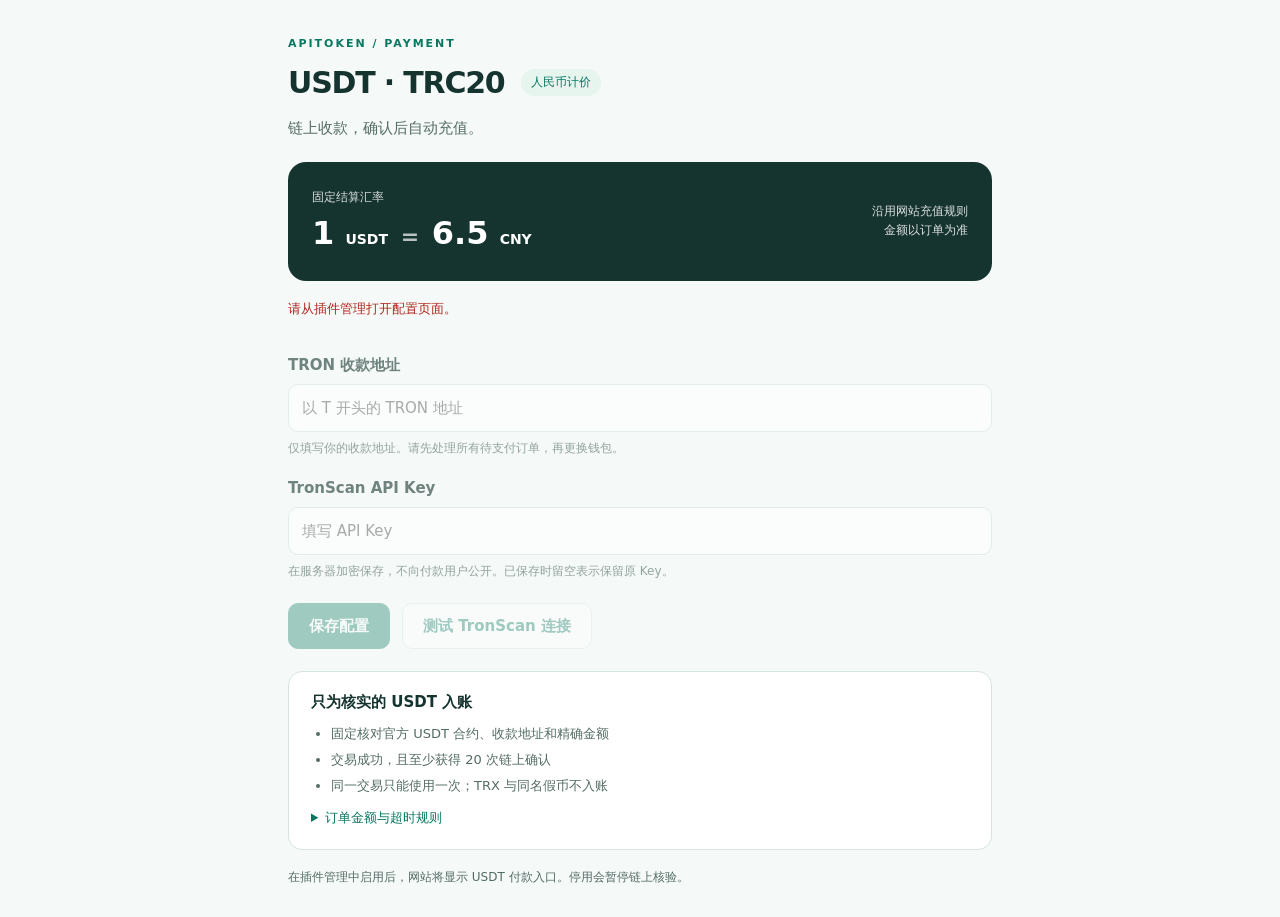
==== extensions/usdt-trc20/ui/index.html @ e930fb54 "feat(apitoken): preserve public design, group recovery and native payment plugins" ====
<!doctype html>
<html lang="zh-CN"><head><meta charset="utf-8"><meta name="viewport" content="width=device-width,initial-scale=1"><title>USDT · TRC20 支付配置</title><link rel="stylesheet" href="style.css"></head>
<body><main>
 <header><span class="eyebrow">APITOKEN / PAYMENT</span><div class="heading"><h1>USDT · TRC20</h1><span class="badge">人民币计价</span></div><p>链上收款，确认后自动充值。</p></header>
 <section class="rate" aria-label="结算汇率"><div><span>固定结算汇率</span><strong>1 <small>USDT</small><i> = </i>6.5 <small>CNY</small></strong></div><span class="rate-note">沿用网站充值规则<br>金额以订单为准</span></section>
 <p id="message" role="status" tabindex="-1">正在读取配置…</p>
 <form id="form"><fieldset id="fields" disabled>
  <label for="wallet">TRON 收款地址</label><input id="wallet" autocomplete="off" spellcheck="false" placeholder="以 T 开头的 TRON 地址" aria-describedby="wallet-help" required><p class="help" id="wallet-help">仅填写你的收款地址。请先处理所有待支付订单，再更换钱包。</p>
  <label for="api-key">TronScan API Key <span id="key-state"></span></label><input id="api-key" type="password" autocomplete="off" spellcheck="false" placeholder="填写 API Key" aria-describedby="key-help"><p class="help" id="key-help">在服务器加密保存，不向付款用户公开。已保存时留空表示保留原 Key。</p>
  <div class="actions"><button id="save" type="button">保存配置</button><button id="test" class="secondary" type="button">测试 TronScan 连接</button></div>
 </fieldset></form>
 <section class="checks" aria-label="到账规则"><h2>只为核实的 USDT 入账</h2><ul><li>固定核对官方 USDT 合约、收款地址和精确金额</li><li>交易成功，且至少获得 20 次链上确认</li><li>同一交易只能使用一次；TRX 与同名假币不入账</li></ul><details><summary>订单金额与超时规则</summary><p>宿主 .7 起：人民币应付金额 ÷ 6.5，向上保留 2 位小数，再随机加 0.00–0.09 USDT；有效期内金额冲突时逐次增加 0.01 USDT。尾数不增加余额；取消或支付后仍保留金额至原到期时间。旧订单保持原精确金额。兼容宿主 .6 时仍使用原六位小数规则。</p><p>仅接受订单有效期内发生的转账。确认延迟可在到期后 3 小时内补核验；已取消、超时转账或金额不符需要人工核对。插件不持有私钥，不发起转账或自动退款。</p></details></section>
 <footer>在插件管理中启用后，网站将显示 USDT 付款入口。停用会暂停链上核验。</footer>
</main><script src="config.js"></script></body></html>
---- extensions/usdt-trc20/ui/style.css ----
:root{color-scheme:light;--bg:#f5f9f8;--card:#fff;--ink:#16342f;--muted:#536c65;--line:#d6e5df;--accent:#087861;--tint:#e6f5ee;--error:#b3261e}*{box-sizing:border-box}body{margin:0;background:var(--bg);color:var(--ink);font:15px/1.6 system-ui,-apple-system,"PingFang SC",sans-serif}main{max-width:760px;margin:auto;padding:30px 28px}header p{margin:4px 0 22px;color:var(--muted)}.eyebrow{color:var(--accent);font-size:11px;letter-spacing:.18em;font-weight:700}.heading{display:flex;gap:16px;align-items:center;flex-wrap:wrap}h1{font-size:30px;letter-spacing:-.04em;line-height:1.25;margin:10px 0}.badge{font-size:12px;background:var(--tint);color:var(--accent);padding:4px 10px;border-radius:30px}.rate{display:flex;justify-content:space-between;gap:16px;align-items:center;background:var(--ink);color:white;padding:22px 24px;border-radius:18px}.rate span{font-size:12px;opacity:.85}.rate strong{display:block;font-size:32px;font-weight:600;font-variant-numeric:tabular-nums;line-height:1.6}.rate small{font-size:14px}.rate i{font-style:normal;font-size:22px;opacity:.7;margin:0 5px}.rate-note{text-align:right}#message{min-height:24px;margin:18px 0 12px;color:var(--accent);font-size:13px}#message.error{color:var(--error)}fieldset{border:0;padding:0;margin:0}label{display:block;font-weight:600;margin:18px 0 7px}input{display:block;width:100%;height:48px;border:1px solid var(--line);border-radius:10px;background:var(--card);color:var(--ink);padding:0 13px;font:inherit;min-width:0}.help{color:var(--muted);font-size:12px;margin:7px 0}#key-state{font-size:12px;color:var(--accent);font-weight:400;margin-left:8px}button{min-height:46px;padding:10px 20px;border:1px solid var(--accent);border-radius:10px;background:var(--accent);color:white;font:inherit;font-weight:600;cursor:pointer;transition:opacity .15s}.secondary{background:var(--card);color:var(--accent);border-color:var(--line)}button:disabled,fieldset:disabled{opacity:.6;cursor:wait}button:hover{opacity:.85}:focus-visible{outline:3px solid #4eae91;outline-offset:3px}.actions{display:flex;gap:12px;flex-wrap:wrap;margin:22px 0}.checks{border:1px solid var(--line);background:var(--card);border-radius:14px;padding:18px 22px}h2{font-size:15px;margin:0 0 10px}ul{padding-left:20px;margin:0;color:var(--muted);font-size:13px}li+li{margin-top:5px}summary{cursor:pointer;padding:12px 0 2px;font-size:13px;color:var(--accent)}details p,footer{font-size:12px;color:var(--muted)}footer{margin-top:18px}.dark{color-scheme:dark;--bg:#13221e;--card:#1b3029;--ink:#e6f5ee;--muted:#b2c9bf;--line:#39574a;--accent:#82dfb9;--tint:#234a39;--error:#ffb4a8}.dark .rate{background:#244e3c}.dark button:not(.secondary){color:#102c20}@media(max-width:480px){main{padding:22px 18px}h1{font-size:25px}.rate{padding:18px}.rate strong{font-size:27px}.rate-note{display:none}.actions button{flex:1;padding:10px}input{font-size:16px}}@media(prefers-reduced-motion:reduce){button{transition:none}}
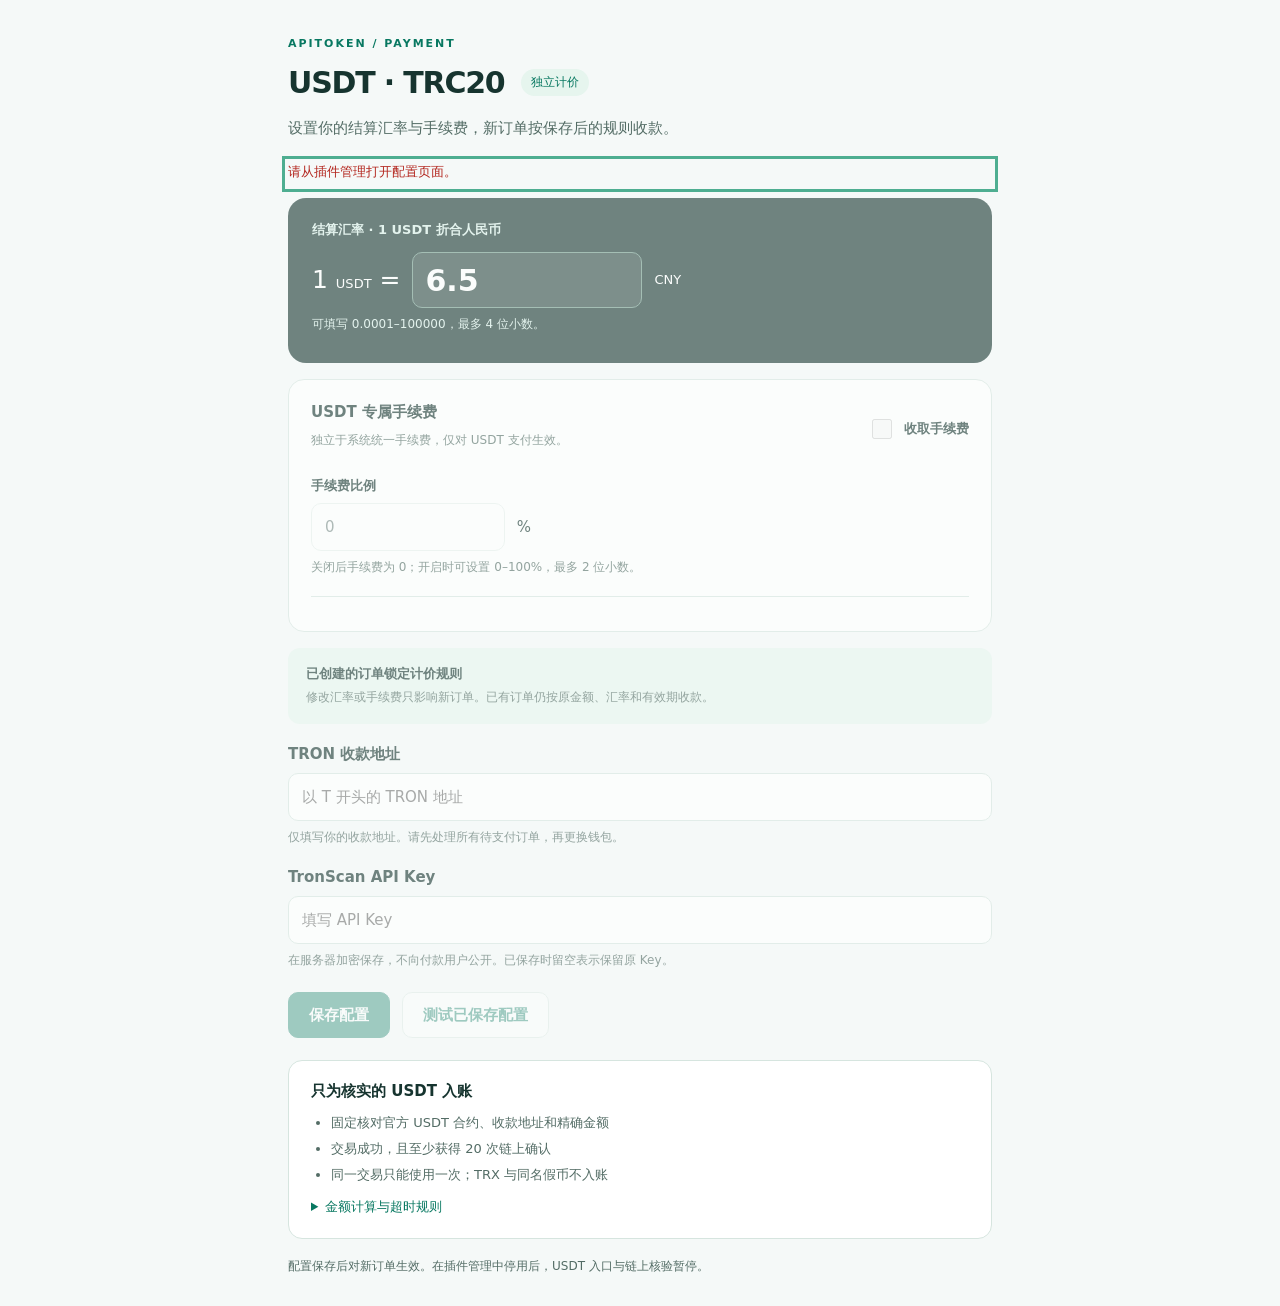
==== commit 56f21696: "feat(usdt): configure independent pricing and harden plugin settings" ====
--- a/extensions/usdt-trc20/ui/index.html
+++ b/extensions/usdt-trc20/ui/index.html
@@ -1,14 +1,16 @@
 <!doctype html>
 <html lang="zh-CN"><head><meta charset="utf-8"><meta name="viewport" content="width=device-width,initial-scale=1"><title>USDT · TRC20 支付配置</title><link rel="stylesheet" href="style.css"></head>
 <body><main>
- <header><span class="eyebrow">APITOKEN / PAYMENT</span><div class="heading"><h1>USDT · TRC20</h1><span class="badge">人民币计价</span></div><p>链上收款，确认后自动充值。</p></header>
- <section class="rate" aria-label="结算汇率"><div><span>固定结算汇率</span><strong>1 <small>USDT</small><i> = </i>6.5 <small>CNY</small></strong></div><span class="rate-note">沿用网站充值规则<br>金额以订单为准</span></section>
- <p id="message" role="status" tabindex="-1">正在读取配置…</p>
+ <header><span class="eyebrow">APITOKEN / PAYMENT</span><div class="heading"><h1>USDT · TRC20</h1><span class="badge">独立计价</span></div><p>设置你的结算汇率与手续费，新订单按保存后的规则收款。</p></header>
+ <p id="message" role="status" aria-live="polite" tabindex="-1">正在读取配置…</p>
  <form id="form"><fieldset id="fields" disabled>
-  <label for="wallet">TRON 收款地址</label><input id="wallet" autocomplete="off" spellcheck="false" placeholder="以 T 开头的 TRON 地址" aria-describedby="wallet-help" required><p class="help" id="wallet-help">仅填写你的收款地址。请先处理所有待支付订单，再更换钱包。</p>
-  <label for="api-key">TronScan API Key <span id="key-state"></span></label><input id="api-key" type="password" autocomplete="off" spellcheck="false" placeholder="填写 API Key" aria-describedby="key-help"><p class="help" id="key-help">在服务器加密保存，不向付款用户公开。已保存时留空表示保留原 Key。</p>
-  <div class="actions"><button id="save" type="button">保存配置</button><button id="test" class="secondary" type="button">测试 TronScan 连接</button></div>
+  <section class="rate" aria-labelledby="rate-label"><div class="rate-editor"><label id="rate-label" for="rate">结算汇率 · 1 USDT 折合人民币</label><div class="rate-value"><span>1 <small>USDT</small> =</span><input id="rate" type="text" inputmode="decimal" autocomplete="off" value="6.5" aria-describedby="rate-help rate-error" required><small>CNY</small></div><p class="help" id="rate-help">可填写 0.0001–100000，最多 4 位小数。</p><p id="rate-error" class="field-error" hidden></p></div></section>
+  <section class="fee-card" aria-labelledby="fee-title"><div class="fee-heading"><div><h2 id="fee-title">USDT 专属手续费</h2><p class="help">独立于系统统一手续费，仅对 USDT 支付生效。</p></div><label class="switch-label" for="fee-enabled"><input id="fee-enabled" type="checkbox" role="switch"><span>收取手续费</span></label></div><div class="fee-input"><label for="fee-rate">手续费比例</label><div class="input-unit"><input id="fee-rate" type="text" inputmode="decimal" autocomplete="off" value="0" aria-describedby="fee-help fee-error" disabled><span>%</span></div><p class="help" id="fee-help">关闭后手续费为 0；开启时可设置 0–100%，最多 2 位小数。</p><p id="fee-error" class="field-error" hidden></p></div><p id="quote-preview" class="quote-preview" aria-live="polite"></p></section>
+  <div class="lock-note"><strong>已创建的订单锁定计价规则</strong><p>修改汇率或手续费只影响新订单。已有订单仍按原金额、汇率和有效期收款。</p></div>
+  <label for="wallet">TRON 收款地址</label><input id="wallet" autocomplete="off" spellcheck="false" placeholder="以 T 开头的 TRON 地址" aria-describedby="wallet-help wallet-error" required><p class="help" id="wallet-help">仅填写你的收款地址。请先处理所有待支付订单，再更换钱包。</p><p id="wallet-error" class="field-error" hidden></p>
+  <label for="api-key">TronScan API Key <span id="key-state"></span></label><input id="api-key" type="password" autocomplete="off" spellcheck="false" placeholder="填写 API Key" aria-describedby="key-help key-error"><p class="help" id="key-help">在服务器加密保存，不向付款用户公开。已保存时留空表示保留原 Key。</p><p id="key-error" class="field-error" hidden></p>
+  <div class="actions"><button id="save" type="button">保存配置</button><button id="test" class="secondary" type="button">测试已保存配置</button></div>
  </fieldset></form>
- <section class="checks" aria-label="到账规则"><h2>只为核实的 USDT 入账</h2><ul><li>固定核对官方 USDT 合约、收款地址和精确金额</li><li>交易成功，且至少获得 20 次链上确认</li><li>同一交易只能使用一次；TRX 与同名假币不入账</li></ul><details><summary>订单金额与超时规则</summary><p>宿主 .7 起：人民币应付金额 ÷ 6.5，向上保留 2 位小数，再随机加 0.00–0.09 USDT；有效期内金额冲突时逐次增加 0.01 USDT。尾数不增加余额；取消或支付后仍保留金额至原到期时间。旧订单保持原精确金额。兼容宿主 .6 时仍使用原六位小数规则。</p><p>仅接受订单有效期内发生的转账。确认延迟可在到期后 3 小时内补核验；已取消、超时转账或金额不符需要人工核对。插件不持有私钥，不发起转账或自动退款。</p></details></section>
- <footer>在插件管理中启用后，网站将显示 USDT 付款入口。停用会暂停链上核验。</footer>
+ <section class="checks" aria-label="到账规则"><h2>只为核实的 USDT 入账</h2><ul><li>固定核对官方 USDT 合约、收款地址和精确金额</li><li>交易成功，且至少获得 20 次链上确认</li><li>同一交易只能使用一次；TRX 与同名假币不入账</li></ul><details><summary>金额计算与超时规则</summary><p>人民币应付金额先加本插件配置的手续费，再除以保存的汇率，向上保留 2 位小数。随机增加 0.00–0.09 USDT；有效期内金额冲突时逐次增加 0.01 USDT。识别尾数不增加余额；已取消或已支付订单仍占用金额至原到期时间。</p><p>只接受订单有效期内发生的转账。确认延迟可在到期后 3 小时内补核验。插件不持有私钥，不发起转账或自动退款。</p></details></section>
+ <footer>配置保存后对新订单生效。在插件管理中停用后，USDT 入口与链上核验暂停。</footer>
 </main><script src="config.js"></script></body></html>
--- a/extensions/usdt-trc20/ui/style.css
+++ b/extensions/usdt-trc20/ui/style.css
@@ -1 +1,2 @@
 :root{color-scheme:light;--bg:#f5f9f8;--card:#fff;--ink:#16342f;--muted:#536c65;--line:#d6e5df;--accent:#087861;--tint:#e6f5ee;--error:#b3261e}*{box-sizing:border-box}body{margin:0;background:var(--bg);color:var(--ink);font:15px/1.6 system-ui,-apple-system,"PingFang SC",sans-serif}main{max-width:760px;margin:auto;padding:30px 28px}header p{margin:4px 0 22px;color:var(--muted)}.eyebrow{color:var(--accent);font-size:11px;letter-spacing:.18em;font-weight:700}.heading{display:flex;gap:16px;align-items:center;flex-wrap:wrap}h1{font-size:30px;letter-spacing:-.04em;line-height:1.25;margin:10px 0}.badge{font-size:12px;background:var(--tint);color:var(--accent);padding:4px 10px;border-radius:30px}.rate{display:flex;justify-content:space-between;gap:16px;align-items:center;background:var(--ink);color:white;padding:22px 24px;border-radius:18px}.rate span{font-size:12px;opacity:.85}.rate strong{display:block;font-size:32px;font-weight:600;font-variant-numeric:tabular-nums;line-height:1.6}.rate small{font-size:14px}.rate i{font-style:normal;font-size:22px;opacity:.7;margin:0 5px}.rate-note{text-align:right}#message{min-height:24px;margin:18px 0 12px;color:var(--accent);font-size:13px}#message.error{color:var(--error)}fieldset{border:0;padding:0;margin:0}label{display:block;font-weight:600;margin:18px 0 7px}input{display:block;width:100%;height:48px;border:1px solid var(--line);border-radius:10px;background:var(--card);color:var(--ink);padding:0 13px;font:inherit;min-width:0}.help{color:var(--muted);font-size:12px;margin:7px 0}#key-state{font-size:12px;color:var(--accent);font-weight:400;margin-left:8px}button{min-height:46px;padding:10px 20px;border:1px solid var(--accent);border-radius:10px;background:var(--accent);color:white;font:inherit;font-weight:600;cursor:pointer;transition:opacity .15s}.secondary{background:var(--card);color:var(--accent);border-color:var(--line)}button:disabled,fieldset:disabled{opacity:.6;cursor:wait}button:hover{opacity:.85}:focus-visible{outline:3px solid #4eae91;outline-offset:3px}.actions{display:flex;gap:12px;flex-wrap:wrap;margin:22px 0}.checks{border:1px solid var(--line);background:var(--card);border-radius:14px;padding:18px 22px}h2{font-size:15px;margin:0 0 10px}ul{padding-left:20px;margin:0;color:var(--muted);font-size:13px}li+li{margin-top:5px}summary{cursor:pointer;padding:12px 0 2px;font-size:13px;color:var(--accent)}details p,footer{font-size:12px;color:var(--muted)}footer{margin-top:18px}.dark{color-scheme:dark;--bg:#13221e;--card:#1b3029;--ink:#e6f5ee;--muted:#b2c9bf;--line:#39574a;--accent:#82dfb9;--tint:#234a39;--error:#ffb4a8}.dark .rate{background:#244e3c}.dark button:not(.secondary){color:#102c20}@media(max-width:480px){main{padding:22px 18px}h1{font-size:25px}.rate{padding:18px}.rate strong{font-size:27px}.rate-note{display:none}.actions button{flex:1;padding:10px}input{font-size:16px}}@media(prefers-reduced-motion:reduce){button{transition:none}}
+.rate{display:block}.rate-editor{width:100%}.rate label{margin:0 0 12px;font-size:13px;color:#d8eee7}.rate-value{display:flex;align-items:center;gap:12px}.rate-value>span{font-size:25px;white-space:nowrap;opacity:1}.rate-value small{font-size:13px}.rate-value input{height:56px;max-width:230px;width:100%;font-size:30px;font-weight:600;font-variant-numeric:tabular-nums;background:rgba(255,255,255,.1);color:white;border-color:#6e9688;padding:0 12px}.rate .help{color:#d8eee7}.fee-card{margin-top:16px;padding:20px 22px;border:1px solid var(--line);border-radius:16px;background:var(--card)}.fee-heading{display:flex;justify-content:space-between;align-items:center;gap:16px}.fee-heading h2{margin:0}.switch-label{display:flex;align-items:center;gap:9px;margin:0;cursor:pointer;font-size:13px;white-space:nowrap;min-height:44px}.switch-label input{width:20px;height:20px;accent-color:var(--accent)}.fee-input>label{font-size:13px}.input-unit{display:flex;align-items:center;gap:12px;max-width:220px}.input-unit input{font-variant-numeric:tabular-nums}.input-unit input:disabled{opacity:.55;cursor:not-allowed}.quote-preview{font-size:12px;padding-top:14px;border-top:1px solid var(--line);margin:18px 0 0;color:var(--muted)}.lock-note{padding:16px 18px;border-radius:12px;background:var(--tint);font-size:13px;margin:16px 0}.lock-note p{font-size:12px;margin:4px 0 0;color:var(--muted)}.field-error{font-size:12px;color:var(--error);margin:7px 0}.rate .field-error{color:#ffd0ca}[aria-invalid=true]{border-color:var(--error)}@media(max-width:480px){.fee-card{padding:16px}.fee-heading{display:block}.rate-value{gap:8px}.rate-value input{min-width:0;font-size:24px}.rate-value>span{font-size:20px}}
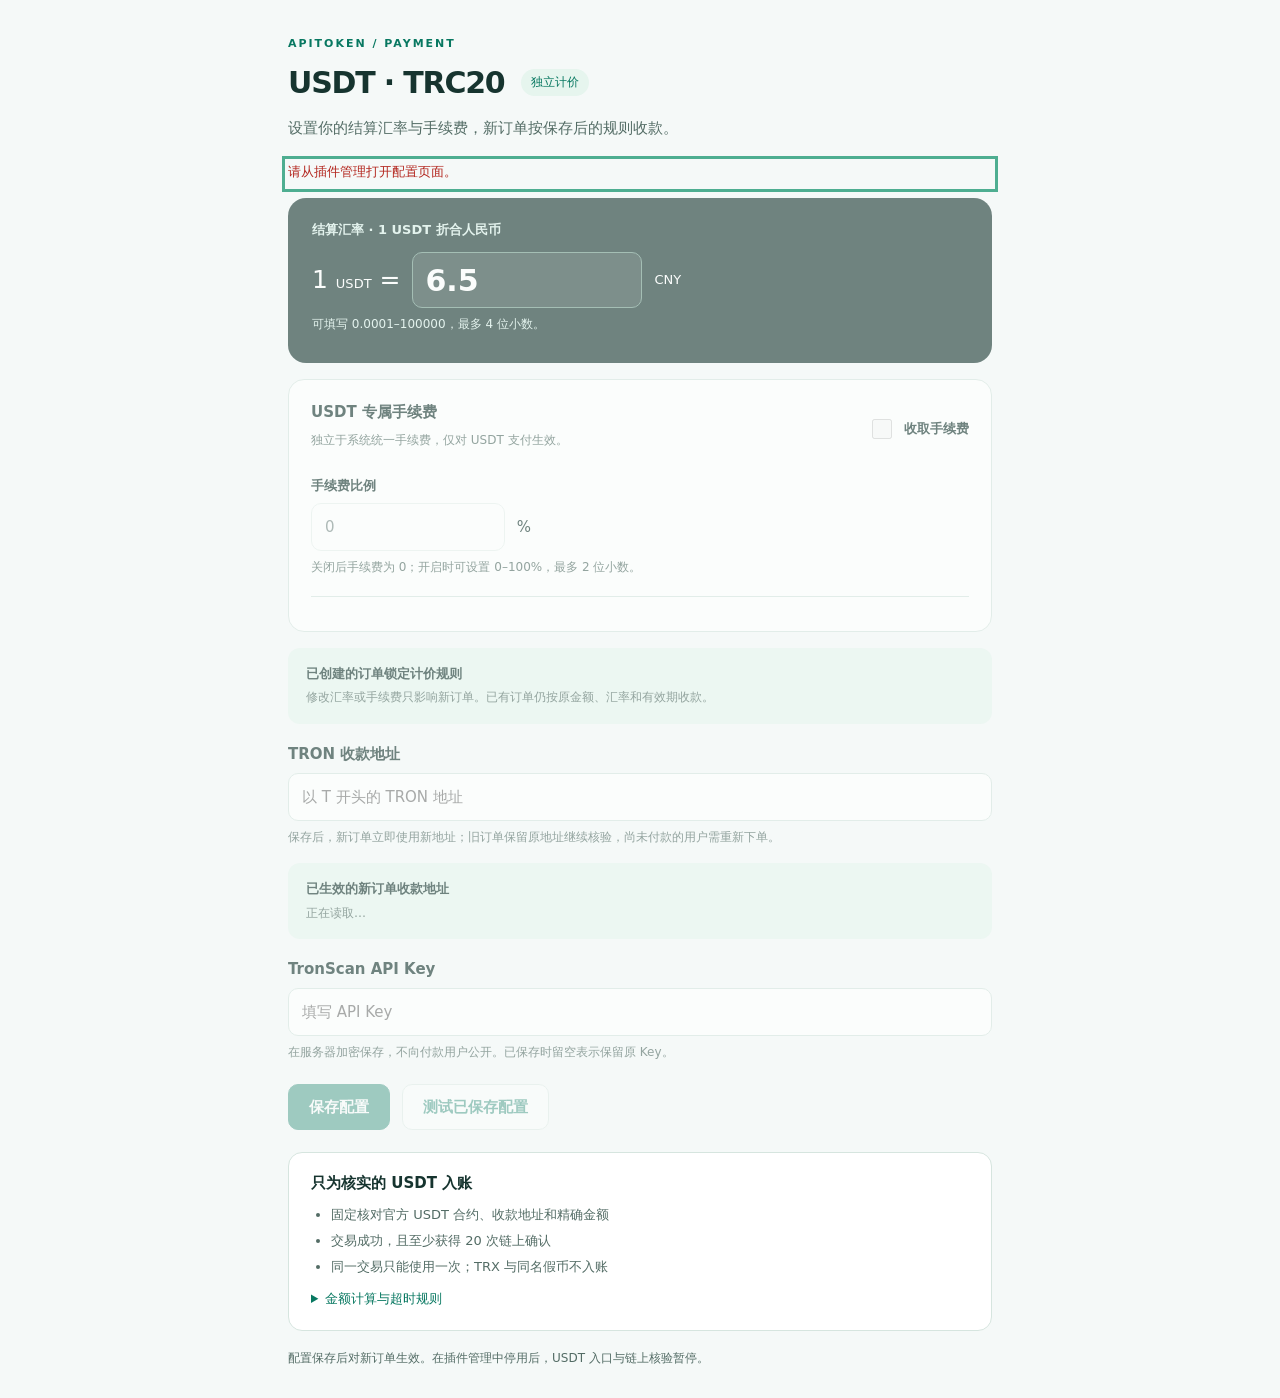
==== commit 3d4ca131: "fix(usdt): rotate wallets without losing invoice verification" ====
--- a/extensions/usdt-trc20/ui/index.html
+++ b/extensions/usdt-trc20/ui/index.html
@@ -7,7 +7,8 @@
   <section class="rate" aria-labelledby="rate-label"><div class="rate-editor"><label id="rate-label" for="rate">结算汇率 · 1 USDT 折合人民币</label><div class="rate-value"><span>1 <small>USDT</small> =</span><input id="rate" type="text" inputmode="decimal" autocomplete="off" value="6.5" aria-describedby="rate-help rate-error" required><small>CNY</small></div><p class="help" id="rate-help">可填写 0.0001–100000，最多 4 位小数。</p><p id="rate-error" class="field-error" hidden></p></div></section>
   <section class="fee-card" aria-labelledby="fee-title"><div class="fee-heading"><div><h2 id="fee-title">USDT 专属手续费</h2><p class="help">独立于系统统一手续费，仅对 USDT 支付生效。</p></div><label class="switch-label" for="fee-enabled"><input id="fee-enabled" type="checkbox" role="switch"><span>收取手续费</span></label></div><div class="fee-input"><label for="fee-rate">手续费比例</label><div class="input-unit"><input id="fee-rate" type="text" inputmode="decimal" autocomplete="off" value="0" aria-describedby="fee-help fee-error" disabled><span>%</span></div><p class="help" id="fee-help">关闭后手续费为 0；开启时可设置 0–100%，最多 2 位小数。</p><p id="fee-error" class="field-error" hidden></p></div><p id="quote-preview" class="quote-preview" aria-live="polite"></p></section>
   <div class="lock-note"><strong>已创建的订单锁定计价规则</strong><p>修改汇率或手续费只影响新订单。已有订单仍按原金额、汇率和有效期收款。</p></div>
-  <label for="wallet">TRON 收款地址</label><input id="wallet" autocomplete="off" spellcheck="false" placeholder="以 T 开头的 TRON 地址" aria-describedby="wallet-help wallet-error" required><p class="help" id="wallet-help">仅填写你的收款地址。请先处理所有待支付订单，再更换钱包。</p><p id="wallet-error" class="field-error" hidden></p>
+  <label for="wallet">TRON 收款地址</label><input id="wallet" autocomplete="off" spellcheck="false" placeholder="以 T 开头的 TRON 地址" aria-describedby="wallet-help wallet-error" required><p class="help" id="wallet-help">保存后，新订单立即使用新地址；旧订单保留原地址继续核验，尚未付款的用户需重新下单。</p><p id="wallet-error" class="field-error" hidden></p>
+  <div class="lock-note"><strong>已生效的新订单收款地址</strong><p id="saved-wallet" style="overflow-wrap:anywhere" aria-live="polite">正在读取…</p></div>
   <label for="api-key">TronScan API Key <span id="key-state"></span></label><input id="api-key" type="password" autocomplete="off" spellcheck="false" placeholder="填写 API Key" aria-describedby="key-help key-error"><p class="help" id="key-help">在服务器加密保存，不向付款用户公开。已保存时留空表示保留原 Key。</p><p id="key-error" class="field-error" hidden></p>
   <div class="actions"><button id="save" type="button">保存配置</button><button id="test" class="secondary" type="button">测试已保存配置</button></div>
  </fieldset></form>
